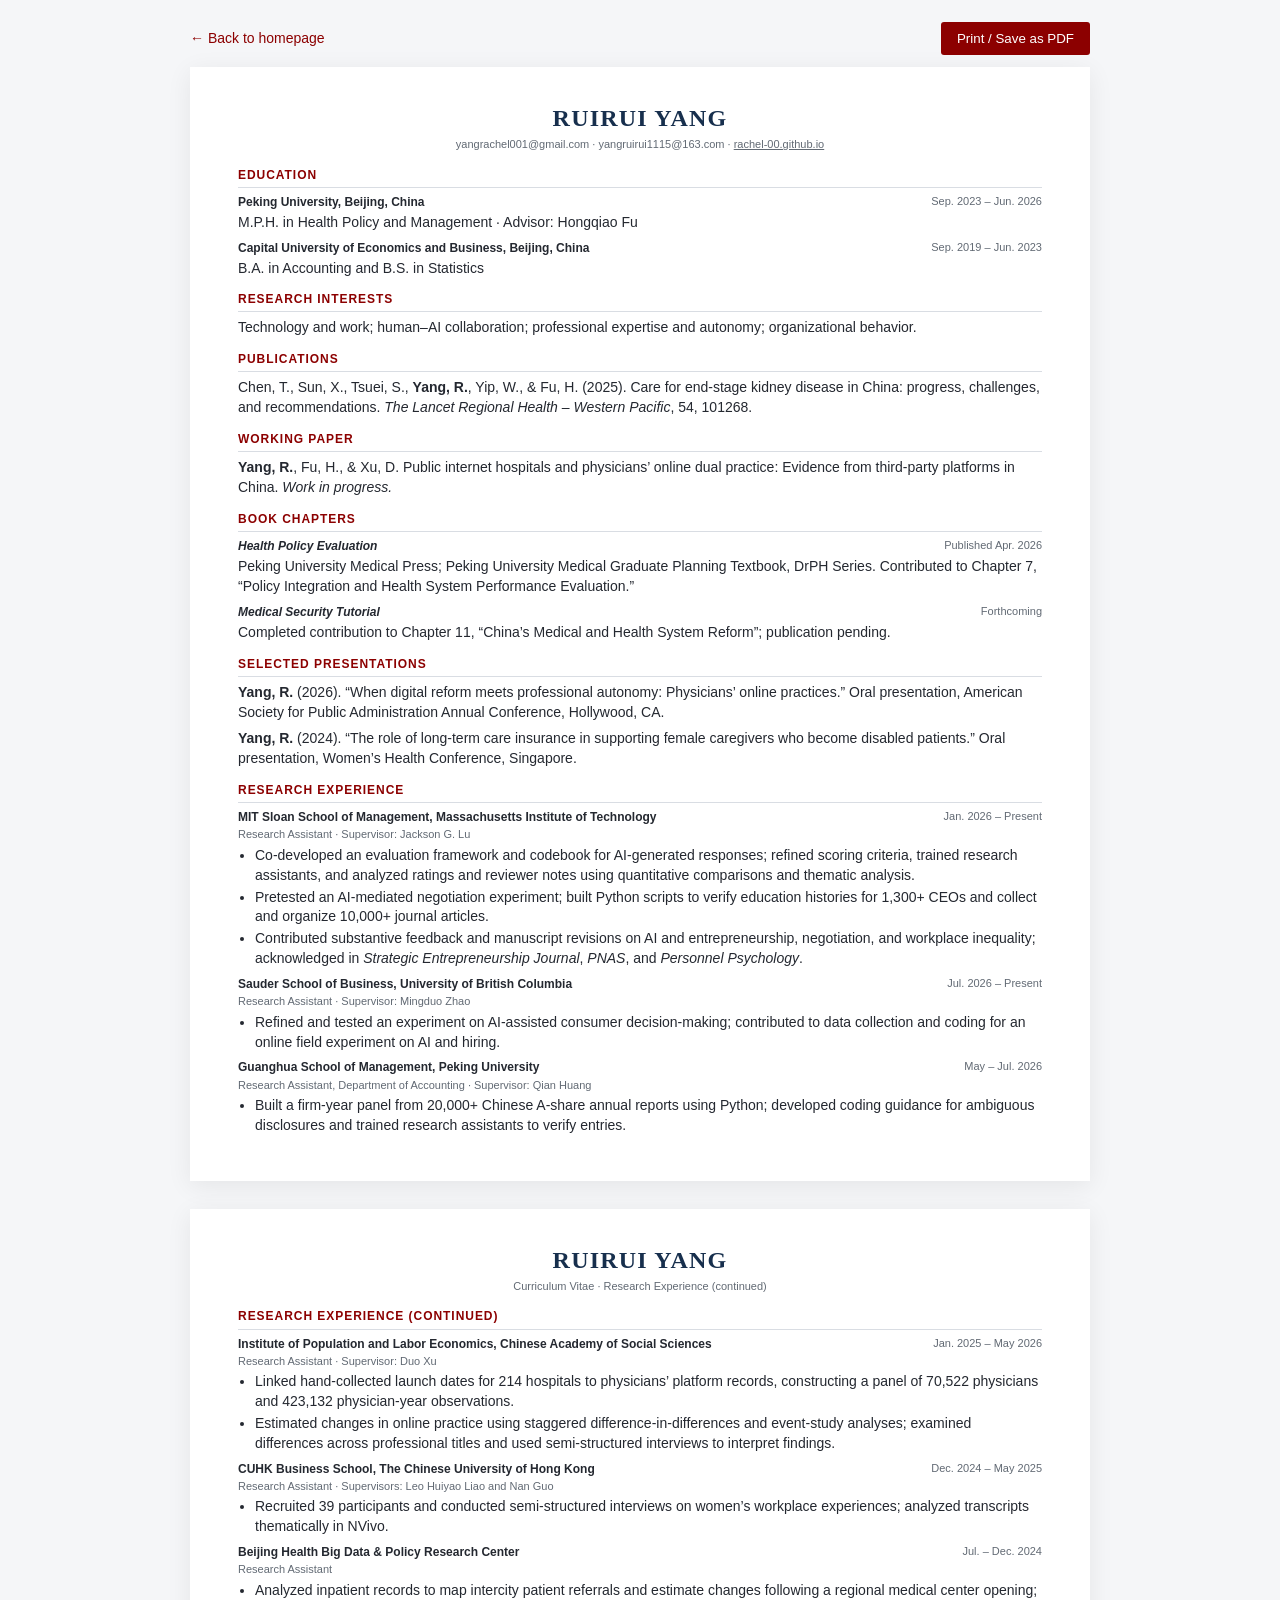
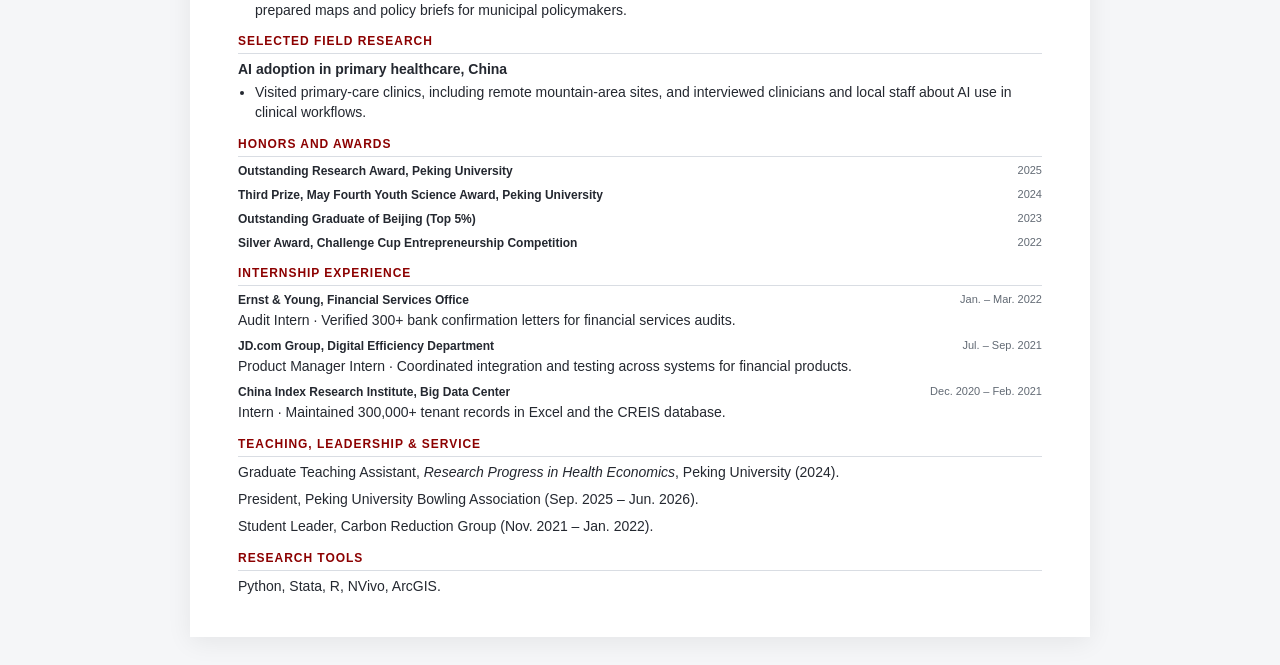
==== cv.html @ ae0548a5 "Add print-ready academic CV page" ====
<!doctype html>
<html lang="en">
<head>
<meta charset="utf-8"><meta name="viewport" content="width=device-width,initial-scale=1">
<title>Ruirui Yang | CV</title>
<style>
:root{--red:#8c0000;--navy:#172f4d;--ink:#242830;--muted:#626a74;--line:#d9dde3}
*{box-sizing:border-box}body{margin:0;background:#f5f6f8;color:var(--ink);font:14px/1.42 Arial,Helvetica,sans-serif}
.toolbar{max-width:900px;margin:22px auto 12px;display:flex;justify-content:space-between;align-items:center}
.toolbar a{color:var(--red);text-decoration:none}.toolbar button{border:0;background:var(--red);color:white;padding:9px 16px;border-radius:3px;cursor:pointer}
.sheet{background:white;max-width:900px;margin:0 auto 28px;padding:38px 48px;box-shadow:0 5px 24px #00000012}
h1{text-align:center;color:var(--navy);font:700 24px Georgia,serif;letter-spacing:.05em;margin:0 0 5px}
.contact{text-align:center;color:var(--muted);font-size:11px;margin-bottom:14px}
h2{font-size:12px;letter-spacing:.08em;color:var(--red);border-bottom:1px solid var(--line);padding-bottom:3px;margin:13px 0 6px;text-transform:uppercase}
.entry{margin:0 0 7px}.top{display:flex;justify-content:space-between;gap:16px}.top strong{font-size:12px}.date{white-space:nowrap;color:var(--muted);font-size:11px}
.sub{color:var(--muted);font-size:11px;margin:1px 0 2px}
ul{margin:3px 0 4px;padding-left:17px}li{margin:0 0 2px}p{margin:2px 0}
a{color:inherit}.small{font-size:11px}.page-break{break-before:page;page-break-before:always}
@media(max-width:700px){.sheet{margin:0;padding:24px 20px;box-shadow:none}.toolbar{padding:0 18px}.top{display:block}.date{display:block;margin-top:1px}}
@media print{body{background:white;font-size:10pt}.toolbar{display:none}.sheet{max-width:none;margin:0;padding:.38in .48in;box-shadow:none}.page-break{break-before:page;page-break-before:always}a{color:inherit;text-decoration:none}h2{break-after:avoid}.entry{break-inside:avoid} @page{size:letter;margin:0}}
</style></head>
<body>
<div class="toolbar"><a href="index.html">← Back to homepage</a><button onclick="window.print()">Print / Save as PDF</button></div>
<main>
<section class="sheet">
<h1>RUIRUI YANG</h1>
<div class="contact">yangrachel001@gmail.com · yangruirui1115@163.com · <a href="https://rachel-00.github.io/">rachel-00.github.io</a></div>
<h2>Education</h2>
<div class="entry"><div class="top"><strong>Peking University, Beijing, China</strong><span class="date">Sep. 2023 – Jun. 2026</span></div><p>M.P.H. in Health Policy and Management · Advisor: Hongqiao Fu</p></div>
<div class="entry"><div class="top"><strong>Capital University of Economics and Business, Beijing, China</strong><span class="date">Sep. 2019 – Jun. 2023</span></div><p>B.A. in Accounting and B.S. in Statistics</p></div>
<h2>Research Interests</h2>
<p>Technology and work; human–AI collaboration; professional expertise and autonomy; organizational behavior.</p>
<h2>Publications</h2>
<div class="entry"><p>Chen, T., Sun, X., Tsuei, S., <strong>Yang, R.</strong>, Yip, W., &amp; Fu, H. (2025). Care for end-stage kidney disease in China: progress, challenges, and recommendations. <em>The Lancet Regional Health – Western Pacific</em>, 54, 101268.</p></div>
<h2>Working Paper</h2>
<div class="entry"><p><strong>Yang, R.</strong>, Fu, H., &amp; Xu, D. Public internet hospitals and physicians’ online dual practice: Evidence from third-party platforms in China. <em>Work in progress.</em></p></div>
<h2>Book Chapters</h2>
<div class="entry"><div class="top"><strong><em>Health Policy Evaluation</em></strong><span class="date">Published Apr. 2026</span></div><p>Peking University Medical Press; Peking University Medical Graduate Planning Textbook, DrPH Series. Contributed to Chapter 7, “Policy Integration and Health System Performance Evaluation.”</p></div>
<div class="entry"><div class="top"><strong><em>Medical Security Tutorial</em></strong><span class="date">Forthcoming</span></div><p>Completed contribution to Chapter 11, “China’s Medical and Health System Reform”; publication pending.</p></div>
<h2>Selected Presentations</h2>
<div class="entry"><p><strong>Yang, R.</strong> (2026). “When digital reform meets professional autonomy: Physicians’ online practices.” Oral presentation, American Society for Public Administration Annual Conference, Hollywood, CA.</p></div>
<div class="entry"><p><strong>Yang, R.</strong> (2024). “The role of long-term care insurance in supporting female caregivers who become disabled patients.” Oral presentation, Women’s Health Conference, Singapore.</p></div>
<h2>Research Experience</h2>
<div class="entry"><div class="top"><strong>MIT Sloan School of Management, Massachusetts Institute of Technology</strong><span class="date">Jan. 2026 – Present</span></div><p class="sub">Research Assistant · Supervisor: Jackson G. Lu</p><ul>
<li>Co-developed an evaluation framework and codebook for AI-generated responses; refined scoring criteria, trained research assistants, and analyzed ratings and reviewer notes using quantitative comparisons and thematic analysis.</li>
<li>Pretested an AI-mediated negotiation experiment; built Python scripts to verify education histories for 1,300+ CEOs and collect and organize 10,000+ journal articles.</li>
<li>Contributed substantive feedback and manuscript revisions on AI and entrepreneurship, negotiation, and workplace inequality; acknowledged in <em>Strategic Entrepreneurship Journal</em>, <em>PNAS</em>, and <em>Personnel Psychology</em>.</li>
</ul></div>
<div class="entry"><div class="top"><strong>Sauder School of Business, University of British Columbia</strong><span class="date">Jul. 2026 – Present</span></div><p class="sub">Research Assistant · Supervisor: Mingduo Zhao</p><ul><li>Refined and tested an experiment on AI-assisted consumer decision-making; contributed to data collection and coding for an online field experiment on AI and hiring.</li></ul></div>
<div class="entry"><div class="top"><strong>Guanghua School of Management, Peking University</strong><span class="date">May – Jul. 2026</span></div><p class="sub">Research Assistant, Department of Accounting · Supervisor: Qian Huang</p><ul><li>Built a firm-year panel from 20,000+ Chinese A-share annual reports using Python; developed coding guidance for ambiguous disclosures and trained research assistants to verify entries.</li></ul></div>
</section>
<section class="sheet page-break">
<h1>RUIRUI YANG</h1>
<div class="contact">Curriculum Vitae · Research Experience (continued)</div>
<h2>Research Experience (continued)</h2>
<div class="entry"><div class="top"><strong>Institute of Population and Labor Economics, Chinese Academy of Social Sciences</strong><span class="date">Jan. 2025 – May 2026</span></div><p class="sub">Research Assistant · Supervisor: Duo Xu</p><ul>
<li>Linked hand-collected launch dates for 214 hospitals to physicians’ platform records, constructing a panel of 70,522 physicians and 423,132 physician-year observations.</li>
<li>Estimated changes in online practice using staggered difference-in-differences and event-study analyses; examined differences across professional titles and used semi-structured interviews to interpret findings.</li>
</ul></div>
<div class="entry"><div class="top"><strong>CUHK Business School, The Chinese University of Hong Kong</strong><span class="date">Dec. 2024 – May 2025</span></div><p class="sub">Research Assistant · Supervisors: Leo Huiyao Liao and Nan Guo</p><ul><li>Recruited 39 participants and conducted semi-structured interviews on women’s workplace experiences; analyzed transcripts thematically in NVivo.</li></ul></div>
<div class="entry"><div class="top"><strong>Beijing Health Big Data &amp; Policy Research Center</strong><span class="date">Jul. – Dec. 2024</span></div><p class="sub">Research Assistant</p><ul><li>Analyzed inpatient records to map intercity patient referrals and estimate changes following a regional medical center opening; prepared maps and policy briefs for municipal policymakers.</li></ul></div>
<h2>Selected Field Research</h2>
<div class="entry"><strong>AI adoption in primary healthcare, China</strong><ul><li>Visited primary-care clinics, including remote mountain-area sites, and interviewed clinicians and local staff about AI use in clinical workflows.</li></ul></div>
<h2>Honors and Awards</h2>
<div class="entry"><div class="top"><strong>Outstanding Research Award, Peking University</strong><span class="date">2025</span></div></div>
<div class="entry"><div class="top"><strong>Third Prize, May Fourth Youth Science Award, Peking University</strong><span class="date">2024</span></div></div>
<div class="entry"><div class="top"><strong>Outstanding Graduate of Beijing (Top 5%)</strong><span class="date">2023</span></div></div>
<div class="entry"><div class="top"><strong>Silver Award, Challenge Cup Entrepreneurship Competition</strong><span class="date">2022</span></div></div>
<h2>Internship Experience</h2>
<div class="entry"><div class="top"><strong>Ernst &amp; Young, Financial Services Office</strong><span class="date">Jan. – Mar. 2022</span></div><p>Audit Intern · Verified 300+ bank confirmation letters for financial services audits.</p></div>
<div class="entry"><div class="top"><strong>JD.com Group, Digital Efficiency Department</strong><span class="date">Jul. – Sep. 2021</span></div><p>Product Manager Intern · Coordinated integration and testing across systems for financial products.</p></div>
<div class="entry"><div class="top"><strong>China Index Research Institute, Big Data Center</strong><span class="date">Dec. 2020 – Feb. 2021</span></div><p>Intern · Maintained 300,000+ tenant records in Excel and the CREIS database.</p></div>
<h2>Teaching, Leadership &amp; Service</h2>
<div class="entry"><p>Graduate Teaching Assistant, <em>Research Progress in Health Economics</em>, Peking University (2024).</p></div>
<div class="entry"><p>President, Peking University Bowling Association (Sep. 2025 – Jun. 2026).</p></div>
<div class="entry"><p>Student Leader, Carbon Reduction Group (Nov. 2021 – Jan. 2022).</p></div>
<h2>Research Tools</h2><p>Python, Stata, R, NVivo, ArcGIS.</p>
</section>
</main>
</body></html>
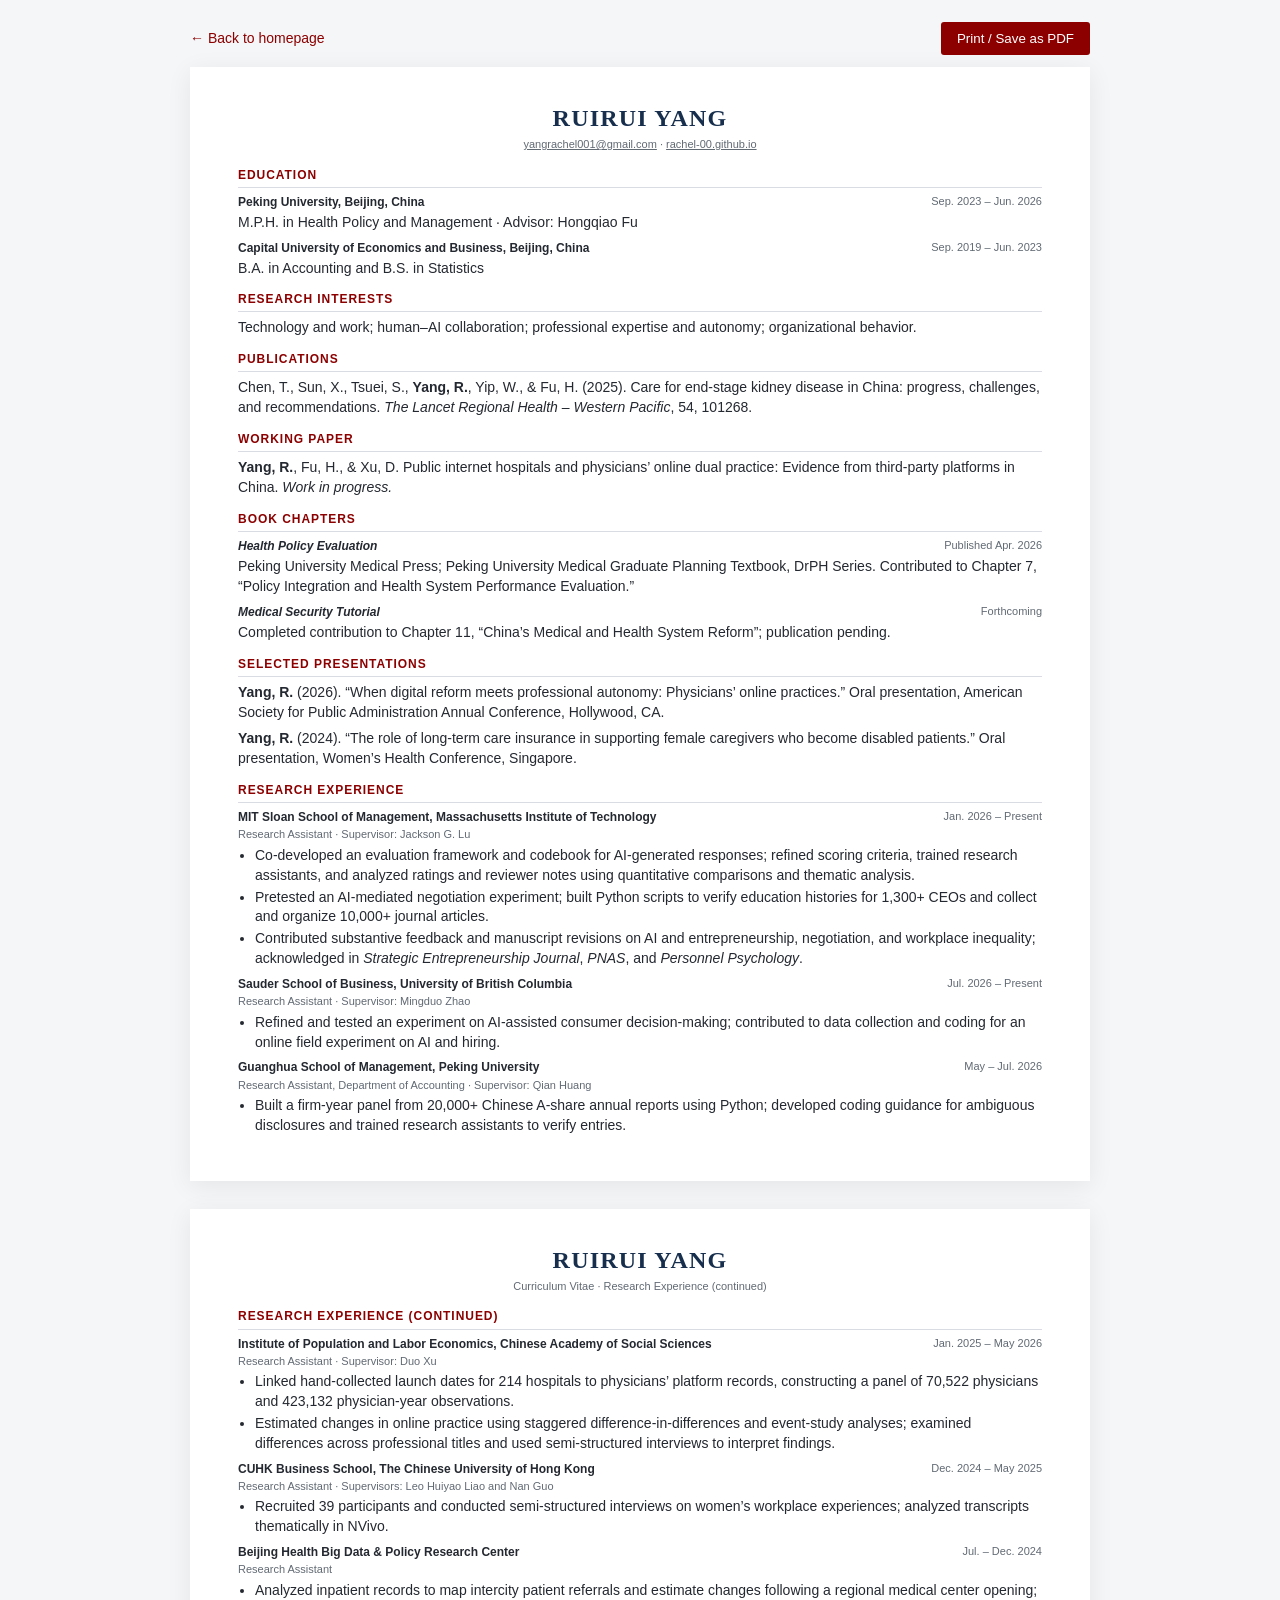
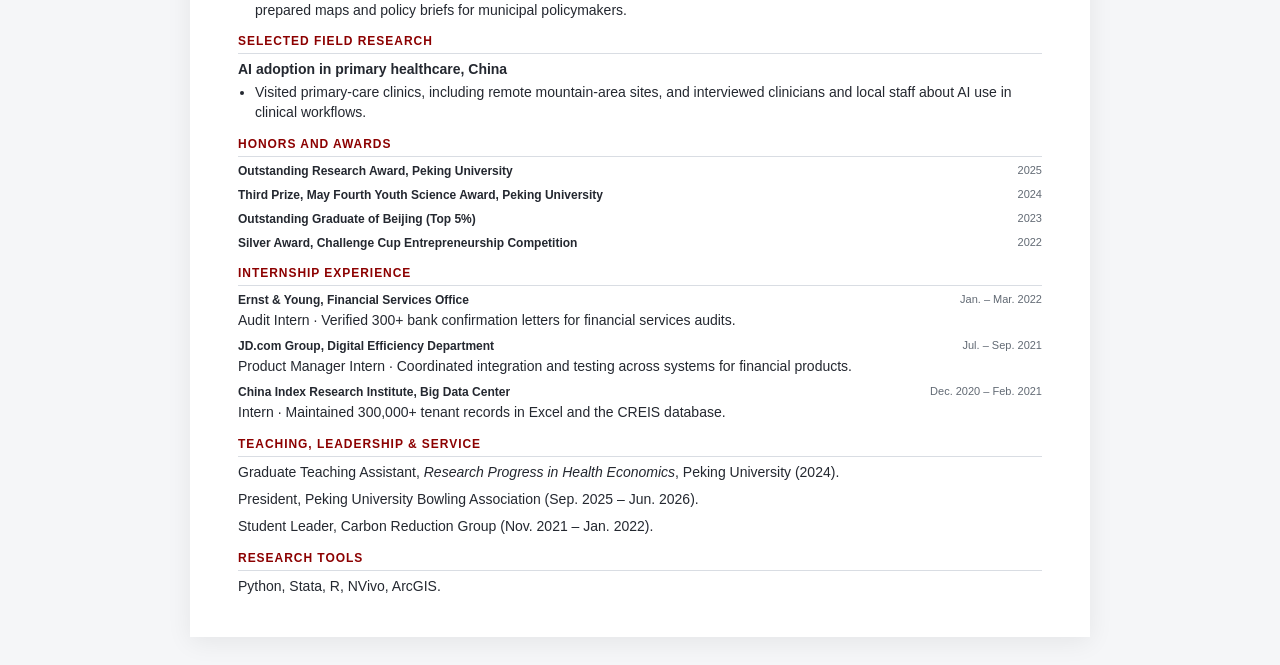
==== commit 526e9192: "Update textbook contribution and homepage" ====
--- a/cv.html
+++ b/cv.html
@@ -24,7 +24,7 @@
 <main>
 <section class="sheet">
 <h1>RUIRUI YANG</h1>
-<div class="contact">yangrachel001@gmail.com · yangruirui1115@163.com · <a href="https://rachel-00.github.io/">rachel-00.github.io</a></div>
+<div class="contact"><a href="mailto:yangrachel001@gmail.com">yangrachel001@gmail.com</a> · <a href="https://rachel-00.github.io/">rachel-00.github.io</a></div>
 <h2>Education</h2>
 <div class="entry"><div class="top"><strong>Peking University, Beijing, China</strong><span class="date">Sep. 2023 – Jun. 2026</span></div><p>M.P.H. in Health Policy and Management · Advisor: Hongqiao Fu</p></div>
 <div class="entry"><div class="top"><strong>Capital University of Economics and Business, Beijing, China</strong><span class="date">Sep. 2019 – Jun. 2023</span></div><p>B.A. in Accounting and B.S. in Statistics</p></div>
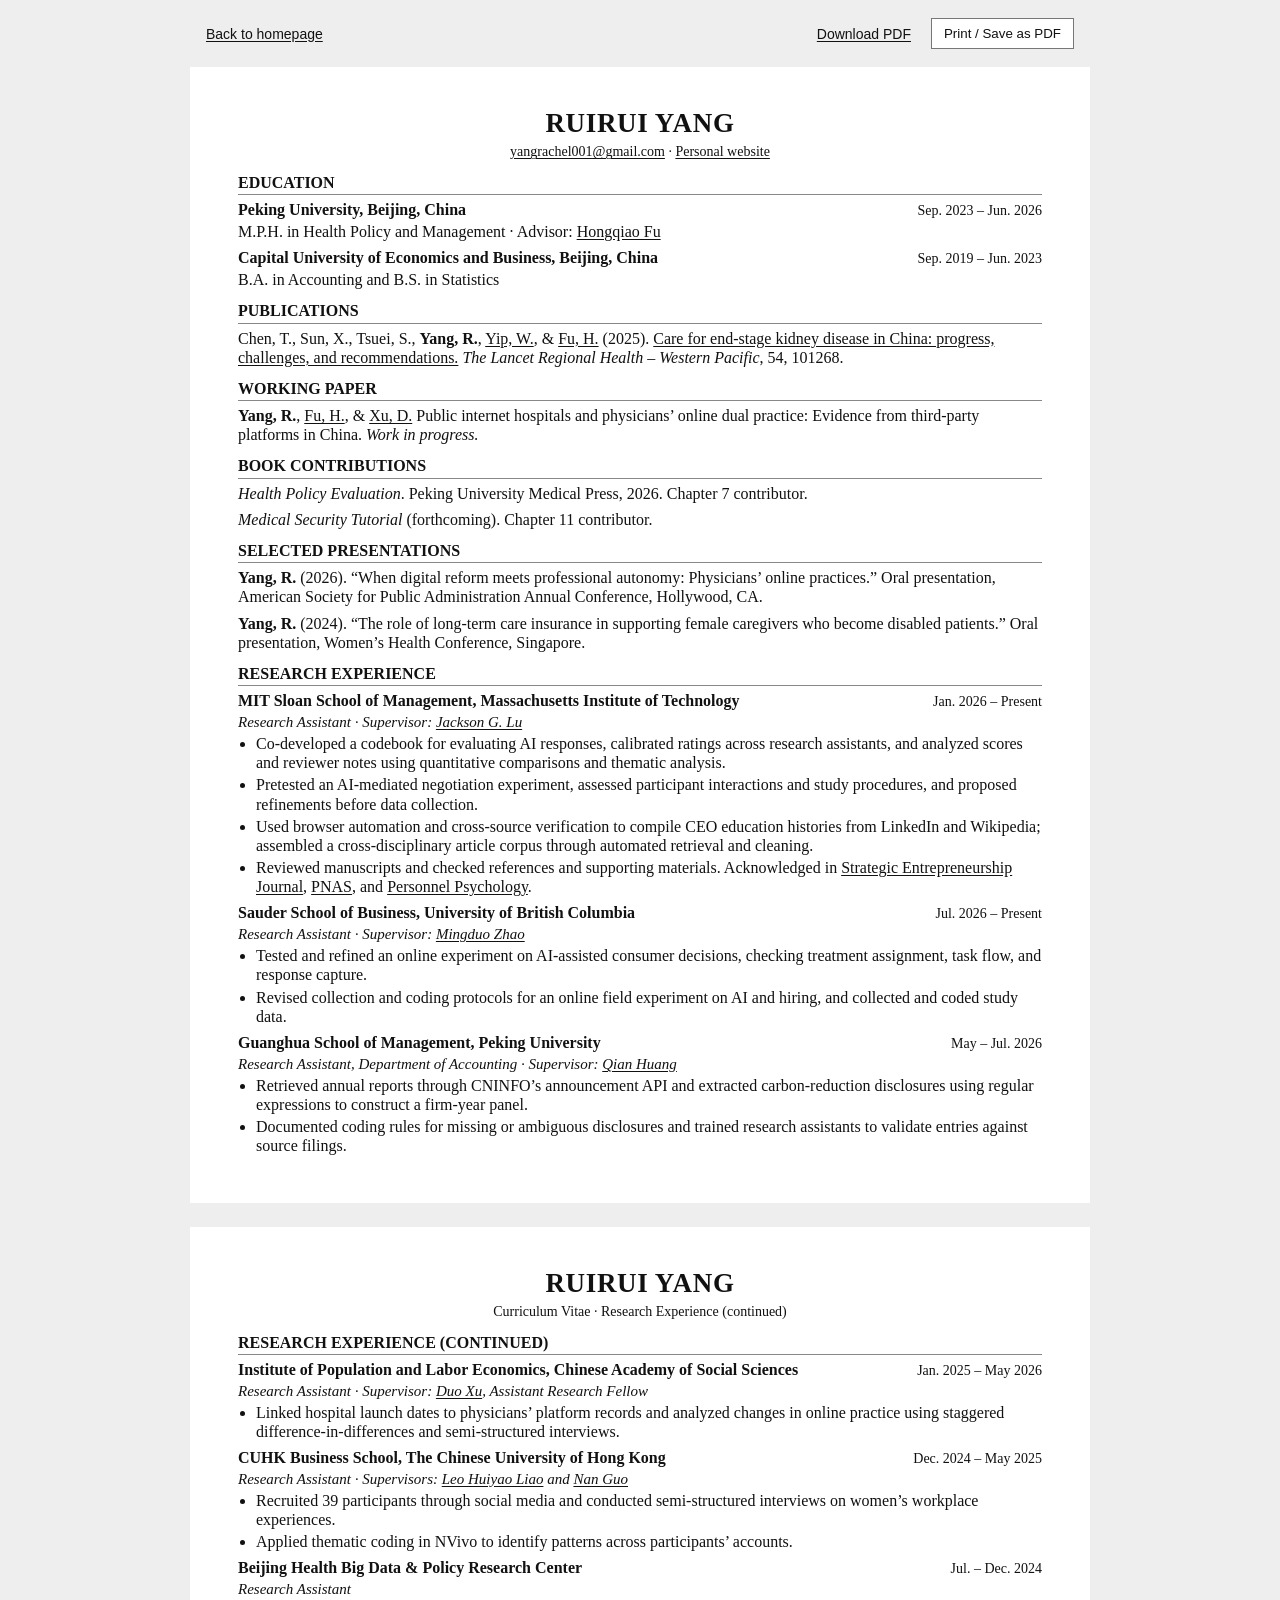
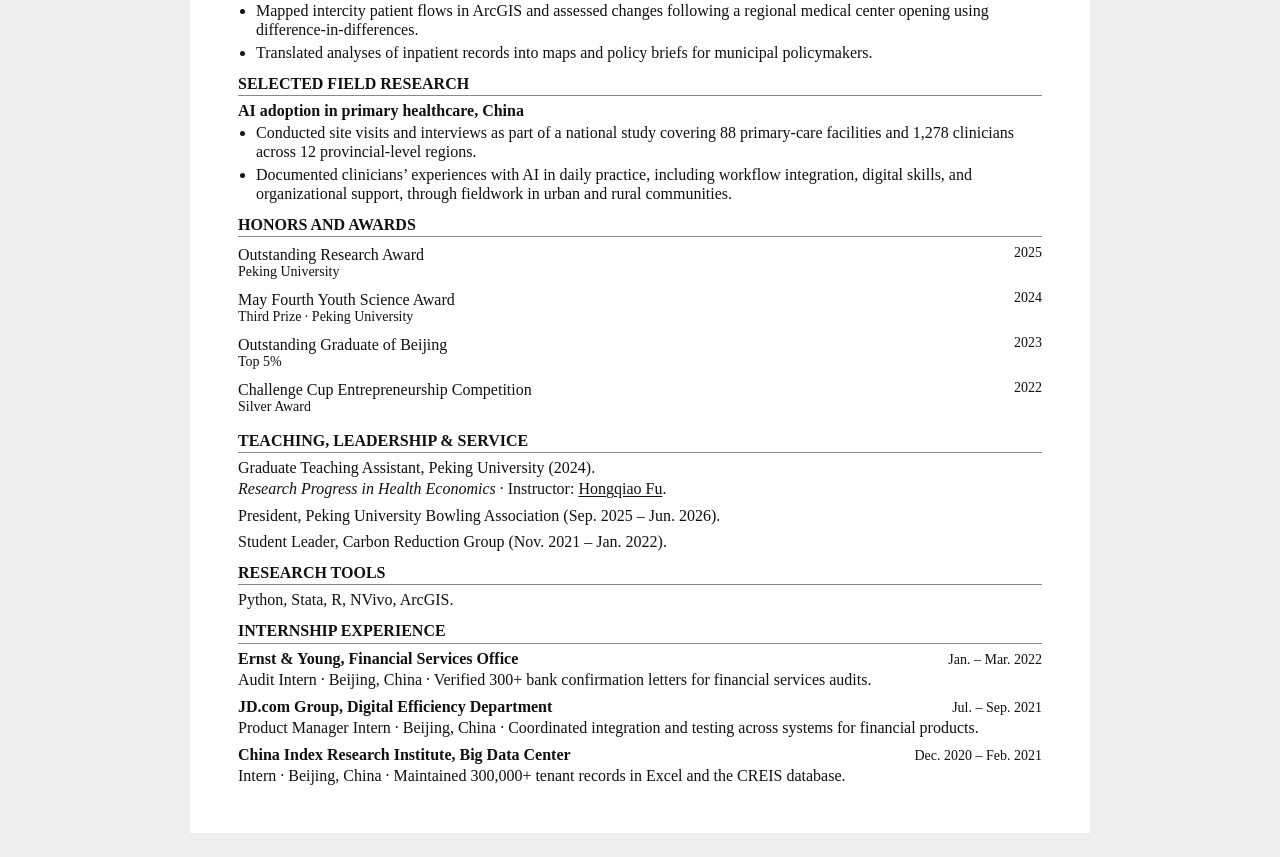
==== commit 038a9290: "Restore classic CV style and sync content" ====
--- a/cv.html
+++ b/cv.html
@@ -4,77 +4,118 @@
 <meta charset="utf-8"><meta name="viewport" content="width=device-width,initial-scale=1">
 <title>Ruirui Yang | CV</title>
 <style>
-:root{--red:#8c0000;--navy:#172f4d;--ink:#242830;--muted:#626a74;--line:#d9dde3}
-*{box-sizing:border-box}body{margin:0;background:#f5f6f8;color:var(--ink);font:14px/1.42 Arial,Helvetica,sans-serif}
-.toolbar{max-width:900px;margin:22px auto 12px;display:flex;justify-content:space-between;align-items:center}
-.toolbar a{color:var(--red);text-decoration:none}.toolbar button{border:0;background:var(--red);color:white;padding:9px 16px;border-radius:3px;cursor:pointer}
-.sheet{background:white;max-width:900px;margin:0 auto 28px;padding:38px 48px;box-shadow:0 5px 24px #00000012}
-h1{text-align:center;color:var(--navy);font:700 24px Georgia,serif;letter-spacing:.05em;margin:0 0 5px}
-.contact{text-align:center;color:var(--muted);font-size:11px;margin-bottom:14px}
-h2{font-size:12px;letter-spacing:.08em;color:var(--red);border-bottom:1px solid var(--line);padding-bottom:3px;margin:13px 0 6px;text-transform:uppercase}
-.entry{margin:0 0 7px}.top{display:flex;justify-content:space-between;gap:16px}.top strong{font-size:12px}.date{white-space:nowrap;color:var(--muted);font-size:11px}
-.sub{color:var(--muted);font-size:11px;margin:1px 0 2px}
-ul{margin:3px 0 4px;padding-left:17px}li{margin:0 0 2px}p{margin:2px 0}
-a{color:inherit}.small{font-size:11px}.page-break{break-before:page;page-break-before:always}
-@media(max-width:700px){.sheet{margin:0;padding:24px 20px;box-shadow:none}.toolbar{padding:0 18px}.top{display:block}.date{display:block;margin-top:1px}}
-@media print{body{background:white;font-size:10pt}.toolbar{display:none}.sheet{max-width:none;margin:0;padding:.38in .48in;box-shadow:none}.page-break{break-before:page;page-break-before:always}a{color:inherit;text-decoration:none}h2{break-after:avoid}.entry{break-inside:avoid} @page{size:letter;margin:0}}
+* { box-sizing: border-box; }
+body { margin: 0; background: #eee; color: #111; font: 16px/1.2 "Times New Roman", Times, serif; }
+a { color: inherit; text-decoration: underline; text-underline-offset: 2px; }
+.toolbar { max-width: 900px; margin: 18px auto; padding: 0 16px; display: flex; gap: 20px; align-items: center; flex-wrap: wrap; font: 14px Arial, sans-serif; }
+.toolbar .pdf-download { margin-left: auto; }
+.toolbar button { border: 1px solid #777; background: white; color: #111; padding: 7px 12px; cursor: pointer; }
+.sheet { background: white; max-width: 900px; margin: 0 auto 24px; padding: 40px 48px; }
+h1 { margin: 0 0 5px; text-align: center; font-size: 27px; font-weight: 700; letter-spacing: .025em; }
+.contact { text-align: center; margin-bottom: 12px; font-size: 14px; }
+h2 { margin: 12px 0 5px; padding-bottom: 2px; border-bottom: 1px solid #888; font-size: 16px; font-weight: 700; text-transform: uppercase; }
+.entry { margin: 0 0 7px; }
+.top { display: flex; justify-content: space-between; gap: 18px; align-items: baseline; }
+.top strong { font-size: inherit; font-weight: 700; }
+.date { white-space: nowrap; font-size: 14px; }
+p { margin: 2px 0; }
+.sub { font-size: 15px; font-style: italic; }
+ul { margin: 3px 0 4px; padding-left: 18px; }
+li { margin-bottom: 3px; }
+.honors-list { list-style: none; margin: 0; padding: 0; }
+.award-entry { display: grid; grid-template-columns: minmax(0,1fr) 44px; column-gap: 18px; padding: 3px 0; }
+.award-entry h3 { margin: 0; font-size: inherit; font-weight: 400; }
+.award-entry p { margin: 0; font-size: 14px; }
+.award-entry time { font-size: 14px; text-align: right; }
+@media (max-width: 700px) { .sheet { padding: 25px 20px; margin: 0; } .top { display: block; } .date { display: block; margin-top: 2px; } }
+@media print {
+ body { background: white; font-size: 11pt; line-height: 1.12; }
+ .toolbar { display: none; }
+ .sheet { max-width: none; padding: 0; margin: 0; }
+ .page-break { break-before: page; }
+ h1 { font-size: 22pt; }
+ h2 { font-size: 11.3pt; margin: 9px 0 4px; break-after: avoid; }
+ .contact { font-size: 10.5pt; margin-bottom: 10px; }
+ .top { display: flex; }
+ .date { display: inline; font-size: 10pt; margin: 0; }
+ .sub { font-size: 10.5pt; }
+ .entry { margin-bottom: 5px; break-inside: avoid; }
+ li { margin-bottom: 2px; }
+ .award-entry { padding: 2px 0; break-inside: avoid; }
+ .award-entry p, .award-entry time { font-size: 10pt; }
+ @page { size: letter; margin: .45in .6in .48in; @bottom-center { content: counter(page); font: 10pt "Times New Roman", serif; color: #111; } }
+}
 </style></head>
 <body>
-<div class="toolbar"><a href="index.html">← Back to homepage</a><button onclick="window.print()">Print / Save as PDF</button></div>
+<div class="toolbar"><a href="index.html">Back to homepage</a><a class="pdf-download" href="assets/Ruirui_Yang_CV.pdf?v=1877c0693913" download>Download PDF</a><button onclick="window.print()">Print / Save as PDF</button></div>
 <main>
 <section class="sheet">
 <h1>RUIRUI YANG</h1>
-<div class="contact"><a href="mailto:yangrachel001@gmail.com">yangrachel001@gmail.com</a> · <a href="https://rachel-00.github.io/">rachel-00.github.io</a></div>
+<div class="contact"><a href="mailto:yangrachel001@gmail.com">yangrachel001@gmail.com</a> · <a href="https://rachel-00.github.io/">Personal website</a></div>
 <h2>Education</h2>
-<div class="entry"><div class="top"><strong>Peking University, Beijing, China</strong><span class="date">Sep. 2023 – Jun. 2026</span></div><p>M.P.H. in Health Policy and Management · Advisor: Hongqiao Fu</p></div>
+<div class="entry"><div class="top"><strong>Peking University, Beijing, China</strong><span class="date">Sep. 2023 – Jun. 2026</span></div><p>M.P.H. in Health Policy and Management · Advisor: <a href="https://sph.pku.edu.cn/info/1652/4304.htm">Hongqiao Fu</a></p></div>
 <div class="entry"><div class="top"><strong>Capital University of Economics and Business, Beijing, China</strong><span class="date">Sep. 2019 – Jun. 2023</span></div><p>B.A. in Accounting and B.S. in Statistics</p></div>
-<h2>Research Interests</h2>
-<p>Technology and work; human–AI collaboration; professional expertise and autonomy; organizational behavior.</p>
 <h2>Publications</h2>
-<div class="entry"><p>Chen, T., Sun, X., Tsuei, S., <strong>Yang, R.</strong>, Yip, W., &amp; Fu, H. (2025). Care for end-stage kidney disease in China: progress, challenges, and recommendations. <em>The Lancet Regional Health – Western Pacific</em>, 54, 101268.</p></div>
+<div class="entry"><p>Chen, T., Sun, X., Tsuei, S., <strong>Yang, R.</strong>, <a href="https://hsph.harvard.edu/profile/winnie-yip/">Yip, W.</a>, &amp; <a href="https://sph.pku.edu.cn/info/1652/4304.htm">Fu, H.</a> (2025). <a href="https://doi.org/10.1016/j.lanwpc.2024.101268">Care for end-stage kidney disease in China: progress, challenges, and recommendations.</a> <em>The Lancet Regional Health – Western Pacific</em>, 54, 101268.</p></div>
 <h2>Working Paper</h2>
-<div class="entry"><p><strong>Yang, R.</strong>, Fu, H., &amp; Xu, D. Public internet hospitals and physicians’ online dual practice: Evidence from third-party platforms in China. <em>Work in progress.</em></p></div>
-<h2>Book Chapters</h2>
-<div class="entry"><div class="top"><strong><em>Health Policy Evaluation</em></strong><span class="date">Published Apr. 2026</span></div><p>Peking University Medical Press; Peking University Medical Graduate Planning Textbook, DrPH Series. Contributed to Chapter 7, “Policy Integration and Health System Performance Evaluation.”</p></div>
-<div class="entry"><div class="top"><strong><em>Medical Security Tutorial</em></strong><span class="date">Forthcoming</span></div><p>Completed contribution to Chapter 11, “China’s Medical and Health System Reform”; publication pending.</p></div>
+<div class="entry"><p><strong>Yang, R.</strong>, <a href="https://sph.pku.edu.cn/info/1652/4304.htm">Fu, H.</a>, &amp; <a href="http://iple.cssn.cn/kydw/tx/xd/">Xu, D.</a> Public internet hospitals and physicians’ online dual practice: Evidence from third-party platforms in China. <em>Work in progress.</em></p></div>
+<h2>Book Contributions</h2>
+<div class="entry"><p><em>Health Policy Evaluation</em>. Peking University Medical Press, 2026. Chapter 7 contributor.</p></div>
+<div class="entry"><p><em>Medical Security Tutorial</em> (forthcoming). Chapter 11 contributor.</p></div>
 <h2>Selected Presentations</h2>
 <div class="entry"><p><strong>Yang, R.</strong> (2026). “When digital reform meets professional autonomy: Physicians’ online practices.” Oral presentation, American Society for Public Administration Annual Conference, Hollywood, CA.</p></div>
 <div class="entry"><p><strong>Yang, R.</strong> (2024). “The role of long-term care insurance in supporting female caregivers who become disabled patients.” Oral presentation, Women’s Health Conference, Singapore.</p></div>
 <h2>Research Experience</h2>
-<div class="entry"><div class="top"><strong>MIT Sloan School of Management, Massachusetts Institute of Technology</strong><span class="date">Jan. 2026 – Present</span></div><p class="sub">Research Assistant · Supervisor: Jackson G. Lu</p><ul>
-<li>Co-developed an evaluation framework and codebook for AI-generated responses; refined scoring criteria, trained research assistants, and analyzed ratings and reviewer notes using quantitative comparisons and thematic analysis.</li>
-<li>Pretested an AI-mediated negotiation experiment; built Python scripts to verify education histories for 1,300+ CEOs and collect and organize 10,000+ journal articles.</li>
-<li>Contributed substantive feedback and manuscript revisions on AI and entrepreneurship, negotiation, and workplace inequality; acknowledged in <em>Strategic Entrepreneurship Journal</em>, <em>PNAS</em>, and <em>Personnel Psychology</em>.</li>
-</ul></div>
-<div class="entry"><div class="top"><strong>Sauder School of Business, University of British Columbia</strong><span class="date">Jul. 2026 – Present</span></div><p class="sub">Research Assistant · Supervisor: Mingduo Zhao</p><ul><li>Refined and tested an experiment on AI-assisted consumer decision-making; contributed to data collection and coding for an online field experiment on AI and hiring.</li></ul></div>
-<div class="entry"><div class="top"><strong>Guanghua School of Management, Peking University</strong><span class="date">May – Jul. 2026</span></div><p class="sub">Research Assistant, Department of Accounting · Supervisor: Qian Huang</p><ul><li>Built a firm-year panel from 20,000+ Chinese A-share annual reports using Python; developed coding guidance for ambiguous disclosures and trained research assistants to verify entries.</li></ul></div>
+<div class="entry"><div class="top"><strong>MIT Sloan School of Management, Massachusetts Institute of Technology</strong><span class="date">Jan. 2026 – Present</span></div><p class="sub">Research Assistant · Supervisor: <a href="https://www.jacksonlu.net/">Jackson G. Lu</a></p><ul>
+            <li>Co-developed a codebook for evaluating AI responses, calibrated ratings across research assistants, and analyzed scores and reviewer notes using quantitative comparisons and thematic analysis.</li>
+            <li>Pretested an AI-mediated negotiation experiment, assessed participant interactions and study procedures, and proposed refinements before data collection.</li>
+            <li>Used browser automation and cross-source verification to compile CEO education histories from LinkedIn and Wikipedia; assembled a cross-disciplinary article corpus through automated retrieval and cleaning.</li>
+            <li>Reviewed manuscripts and checked references and supporting materials. Acknowledged in <a href="https://doi.org/10.1002/sej.70050" target="_blank" rel="noopener">Strategic Entrepreneurship Journal</a>, <a href="https://www.pnas.org/doi/10.1073/pnas.2602128123" target="_blank" rel="noopener">PNAS</a>, and <a href="https://doi.org/10.1111/peps.70041" target="_blank" rel="noopener">Personnel Psychology</a>.</li>
+          </ul></div>
+<div class="entry"><div class="top"><strong>Sauder School of Business, University of British Columbia</strong><span class="date">Jul. 2026 – Present</span></div><p class="sub">Research Assistant · Supervisor: <a href="https://mingduozhao.com/">Mingduo Zhao</a></p><ul>
+            <li>Tested and refined an online experiment on AI-assisted consumer decisions, checking treatment assignment, task flow, and response capture.</li>
+            <li>Revised collection and coding protocols for an online field experiment on AI and hiring, and collected and coded study data.</li>
+          </ul></div>
+<div class="entry"><div class="top"><strong>Guanghua School of Management, Peking University</strong><span class="date">May – Jul. 2026</span></div><p class="sub">Research Assistant, Department of Accounting · Supervisor: <a href="https://en.gsm.pku.edu.cn/faculty/qhuang/">Qian Huang</a></p><ul>
+            <li>Retrieved annual reports through CNINFO’s announcement API and extracted carbon-reduction disclosures using regular expressions to construct a firm-year panel.</li>
+            <li>Documented coding rules for missing or ambiguous disclosures and trained research assistants to validate entries against source filings.</li>
+          </ul></div>
 </section>
 <section class="sheet page-break">
 <h1>RUIRUI YANG</h1>
 <div class="contact">Curriculum Vitae · Research Experience (continued)</div>
 <h2>Research Experience (continued)</h2>
-<div class="entry"><div class="top"><strong>Institute of Population and Labor Economics, Chinese Academy of Social Sciences</strong><span class="date">Jan. 2025 – May 2026</span></div><p class="sub">Research Assistant · Supervisor: Duo Xu</p><ul>
-<li>Linked hand-collected launch dates for 214 hospitals to physicians’ platform records, constructing a panel of 70,522 physicians and 423,132 physician-year observations.</li>
-<li>Estimated changes in online practice using staggered difference-in-differences and event-study analyses; examined differences across professional titles and used semi-structured interviews to interpret findings.</li>
-</ul></div>
-<div class="entry"><div class="top"><strong>CUHK Business School, The Chinese University of Hong Kong</strong><span class="date">Dec. 2024 – May 2025</span></div><p class="sub">Research Assistant · Supervisors: Leo Huiyao Liao and Nan Guo</p><ul><li>Recruited 39 participants and conducted semi-structured interviews on women’s workplace experiences; analyzed transcripts thematically in NVivo.</li></ul></div>
-<div class="entry"><div class="top"><strong>Beijing Health Big Data &amp; Policy Research Center</strong><span class="date">Jul. – Dec. 2024</span></div><p class="sub">Research Assistant</p><ul><li>Analyzed inpatient records to map intercity patient referrals and estimate changes following a regional medical center opening; prepared maps and policy briefs for municipal policymakers.</li></ul></div>
+<div class="entry"><div class="top"><strong>Institute of Population and Labor Economics, Chinese Academy of Social Sciences</strong><span class="date">Jan. 2025 – May 2026</span></div><p class="sub">Research Assistant · Supervisor: <a href="http://iple.cssn.cn/kydw/tx/xd/">Duo Xu</a>, Assistant Research Fellow</p><ul>
+            <li>Linked hospital launch dates to physicians’ platform records and analyzed changes in online practice using staggered difference-in-differences and semi-structured interviews.</li>
+          </ul></div>
+<div class="entry"><div class="top"><strong>CUHK Business School, The Chinese University of Hong Kong</strong><span class="date">Dec. 2024 – May 2025</span></div><p class="sub">Research Assistant · Supervisors: <a href="https://www.bschool.cuhk.edu.hk/staff/liao-huiyao/">Leo Huiyao Liao</a> and <a href="https://www.bschool.cuhk.edu.hk/staff/guo-nan/">Nan Guo</a></p><ul>
+            <li>Recruited 39 participants through social media and conducted semi-structured interviews on women’s workplace experiences.</li>
+            <li>Applied thematic coding in NVivo to identify patterns across participants’ accounts.</li>
+          </ul></div>
+<div class="entry"><div class="top"><strong>Beijing Health Big Data &amp; Policy Research Center</strong><span class="date">Jul. – Dec. 2024</span></div><p class="sub">Research Assistant</p><ul>
+            <li>Mapped intercity patient flows in ArcGIS and assessed changes following a regional medical center opening using difference-in-differences.</li>
+            <li>Translated analyses of inpatient records into maps and policy briefs for municipal policymakers.</li>
+          </ul></div>
 <h2>Selected Field Research</h2>
-<div class="entry"><strong>AI adoption in primary healthcare, China</strong><ul><li>Visited primary-care clinics, including remote mountain-area sites, and interviewed clinicians and local staff about AI use in clinical workflows.</li></ul></div>
+<div class="entry"><strong>AI adoption in primary healthcare, China</strong><ul>
+            <li>Conducted site visits and interviews as part of a national study covering 88 primary-care facilities and 1,278 clinicians across 12 provincial-level regions.</li>
+            <li>Documented clinicians’ experiences with AI in daily practice, including workflow integration, digital skills, and organizational support, through fieldwork in urban and rural communities.</li>
+          </ul></div>
 <h2>Honors and Awards</h2>
-<div class="entry"><div class="top"><strong>Outstanding Research Award, Peking University</strong><span class="date">2025</span></div></div>
-<div class="entry"><div class="top"><strong>Third Prize, May Fourth Youth Science Award, Peking University</strong><span class="date">2024</span></div></div>
-<div class="entry"><div class="top"><strong>Outstanding Graduate of Beijing (Top 5%)</strong><span class="date">2023</span></div></div>
-<div class="entry"><div class="top"><strong>Silver Award, Challenge Cup Entrepreneurship Competition</strong><span class="date">2022</span></div></div>
-<h2>Internship Experience</h2>
-<div class="entry"><div class="top"><strong>Ernst &amp; Young, Financial Services Office</strong><span class="date">Jan. – Mar. 2022</span></div><p>Audit Intern · Verified 300+ bank confirmation letters for financial services audits.</p></div>
-<div class="entry"><div class="top"><strong>JD.com Group, Digital Efficiency Department</strong><span class="date">Jul. – Sep. 2021</span></div><p>Product Manager Intern · Coordinated integration and testing across systems for financial products.</p></div>
-<div class="entry"><div class="top"><strong>China Index Research Institute, Big Data Center</strong><span class="date">Dec. 2020 – Feb. 2021</span></div><p>Intern · Maintained 300,000+ tenant records in Excel and the CREIS database.</p></div>
-<h2>Teaching, Leadership &amp; Service</h2>
-<div class="entry"><p>Graduate Teaching Assistant, <em>Research Progress in Health Economics</em>, Peking University (2024).</p></div>
+<ul class="honors-list">
+        <li class="award-entry"><div><h3>Outstanding Research Award</h3><p>Peking University</p></div><time datetime="2025">2025</time></li>
+        <li class="award-entry"><div><h3>May Fourth Youth Science Award</h3><p>Third Prize · Peking University</p></div><time datetime="2024">2024</time></li>
+        <li class="award-entry"><div><h3>Outstanding Graduate of Beijing</h3><p>Top 5%</p></div><time datetime="2023">2023</time></li>
+        <li class="award-entry"><div><h3>Challenge Cup Entrepreneurship Competition</h3><p>Silver Award</p></div><time datetime="2022">2022</time></li>
+      </ul><h2>Teaching, Leadership &amp; Service</h2>
+<div class="entry"><p>Graduate Teaching Assistant, Peking University (2024).</p><p><em>Research Progress in Health Economics</em> · Instructor: <a href="https://sph.pku.edu.cn/info/1652/4304.htm">Hongqiao Fu</a>.</p></div>
 <div class="entry"><p>President, Peking University Bowling Association (Sep. 2025 – Jun. 2026).</p></div>
 <div class="entry"><p>Student Leader, Carbon Reduction Group (Nov. 2021 – Jan. 2022).</p></div>
 <h2>Research Tools</h2><p>Python, Stata, R, NVivo, ArcGIS.</p>
+<h2>Internship Experience</h2>
+<div class="entry"><div class="top"><strong>Ernst &amp; Young, Financial Services Office</strong><span class="date">Jan. – Mar. 2022</span></div><p>Audit Intern · Beijing, China · Verified 300+ bank confirmation letters for financial services audits.</p></div>
+<div class="entry"><div class="top"><strong>JD.com Group, Digital Efficiency Department</strong><span class="date">Jul. – Sep. 2021</span></div><p>Product Manager Intern · Beijing, China · Coordinated integration and testing across systems for financial products.</p></div>
+<div class="entry"><div class="top"><strong>China Index Research Institute, Big Data Center</strong><span class="date">Dec. 2020 – Feb. 2021</span></div><p>Intern · Beijing, China · Maintained 300,000+ tenant records in Excel and the CREIS database.</p></div>
 </section>
 </main>
 </body></html>
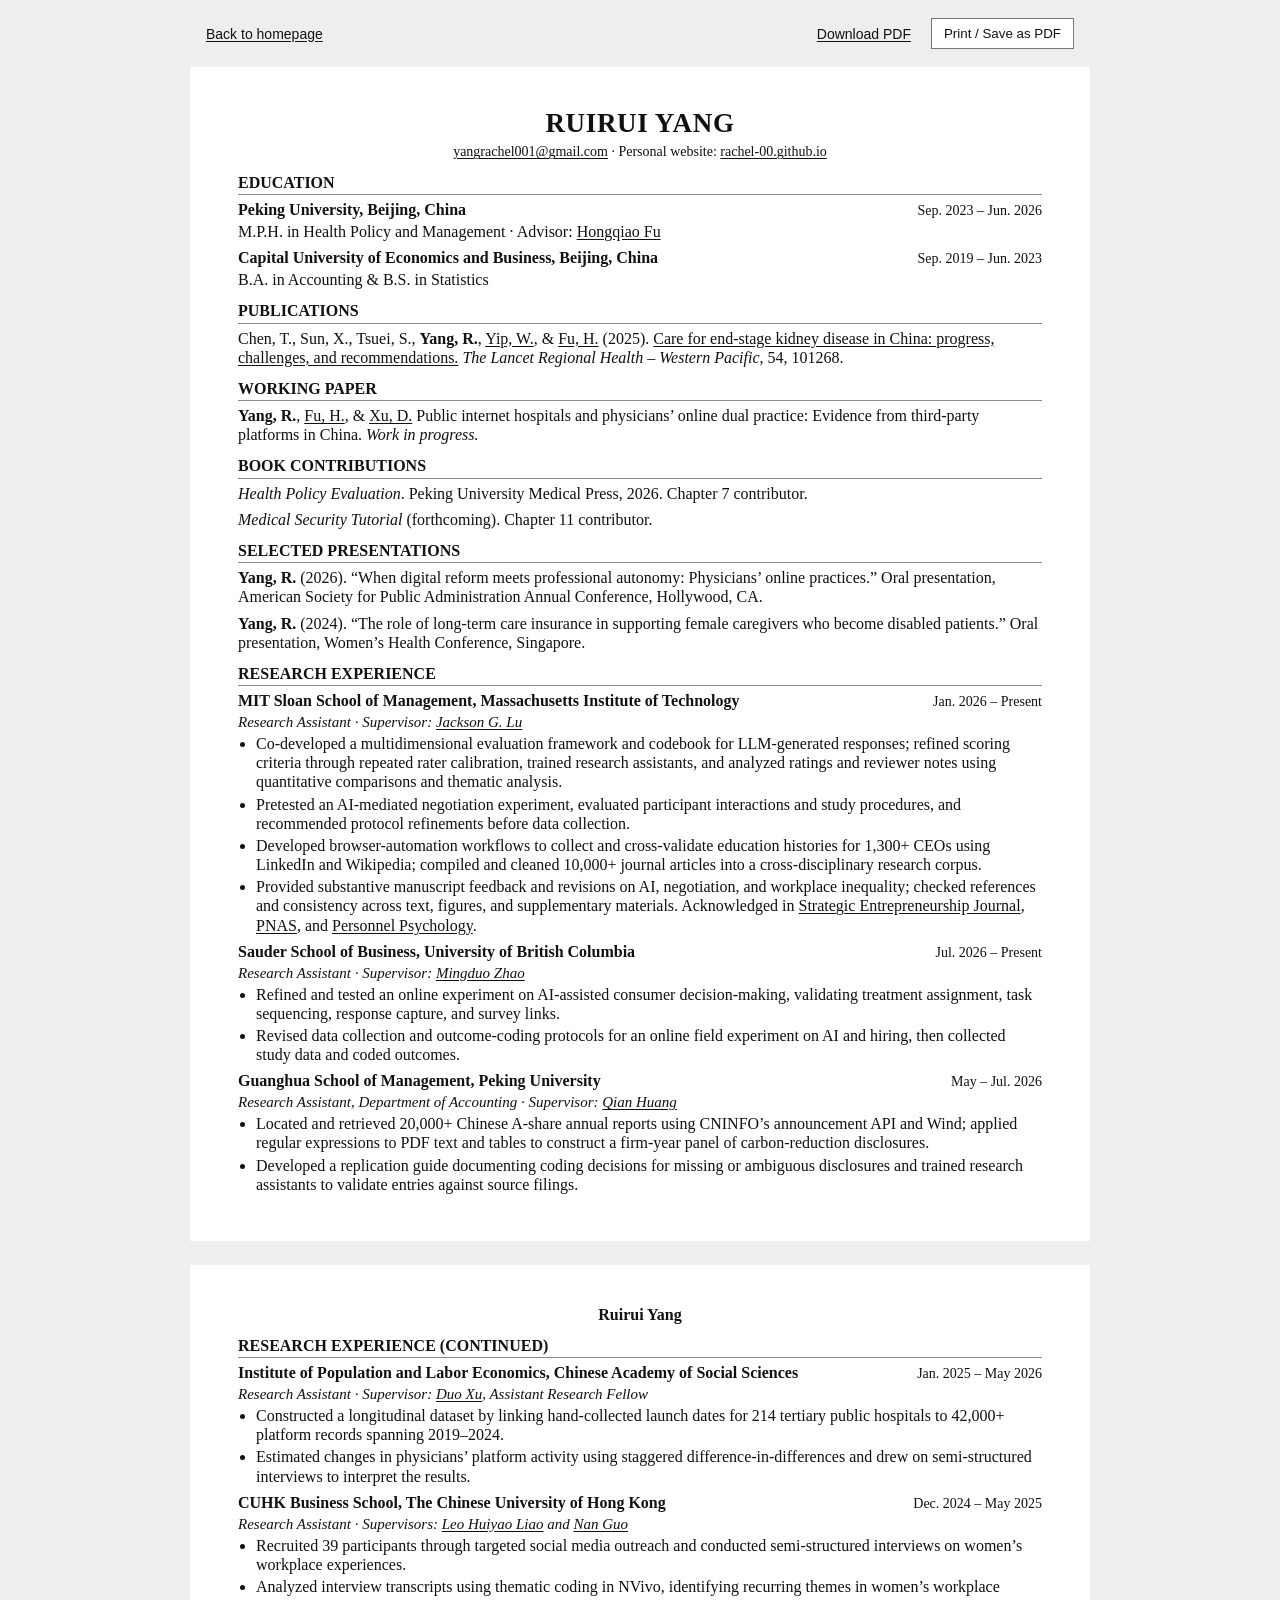
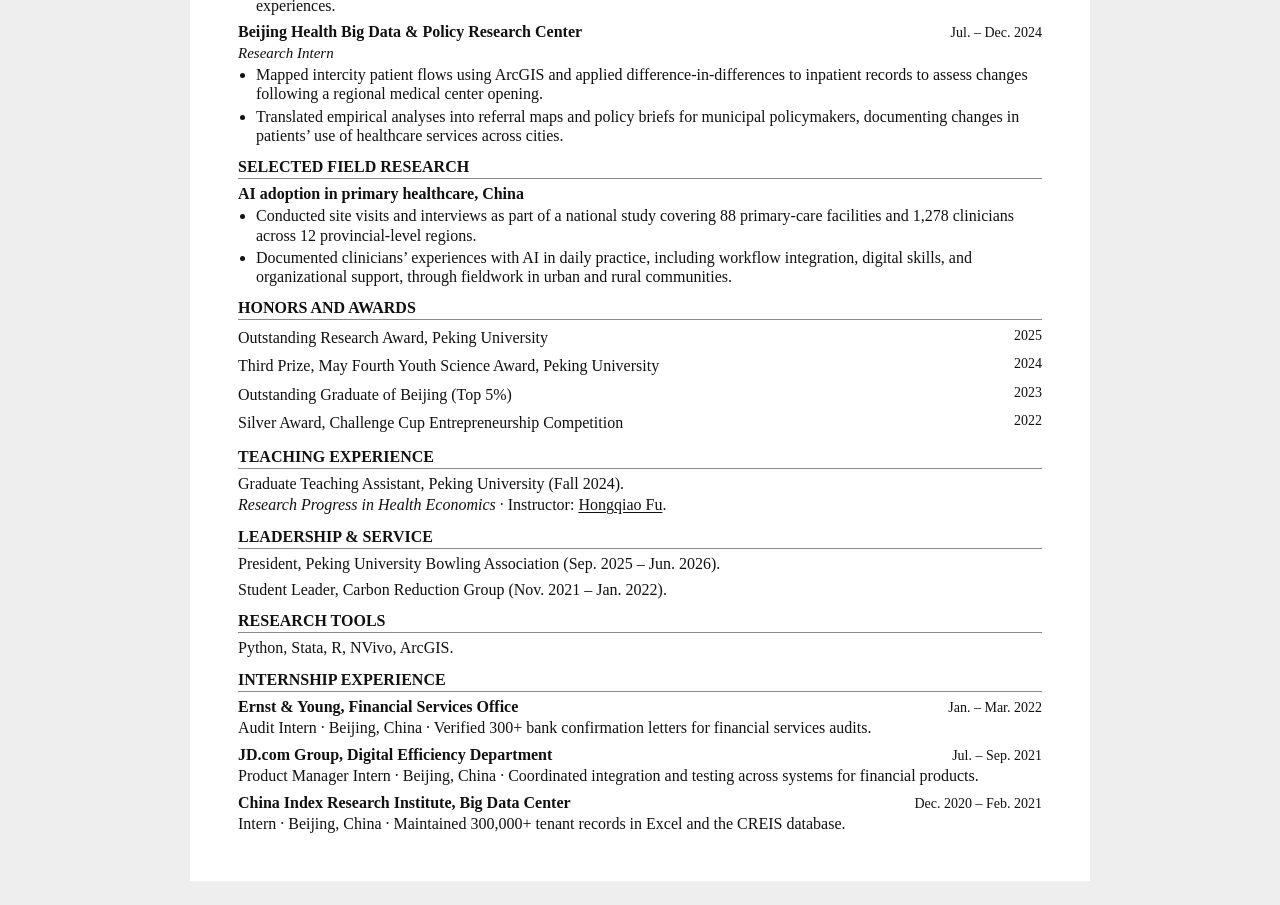
==== commit 6c43066a: "Refine research descriptions and CV layout" ====
--- a/cv.html
+++ b/cv.html
@@ -22,6 +22,7 @@
 .sub { font-size: 15px; font-style: italic; }
 ul { margin: 3px 0 4px; padding-left: 18px; }
 li { margin-bottom: 3px; }
+.continued-name { font-weight: 700; text-align: center; margin: 0 0 8px; }
 .honors-list { list-style: none; margin: 0; padding: 0; }
 .award-entry { display: grid; grid-template-columns: minmax(0,1fr) 44px; column-gap: 18px; padding: 3px 0; }
 .award-entry h3 { margin: 0; font-size: inherit; font-weight: 400; }
@@ -47,14 +48,14 @@
 }
 </style></head>
 <body>
-<div class="toolbar"><a href="index.html">Back to homepage</a><a class="pdf-download" href="assets/Ruirui_Yang_CV.pdf?v=1877c0693913" download>Download PDF</a><button onclick="window.print()">Print / Save as PDF</button></div>
+<div class="toolbar"><a href="index.html">Back to homepage</a><a class="pdf-download" href="assets/Ruirui_Yang_CV.pdf?v=a7d59765925c" download>Download PDF</a><button onclick="window.print()">Print / Save as PDF</button></div>
 <main>
 <section class="sheet">
 <h1>RUIRUI YANG</h1>
-<div class="contact"><a href="mailto:yangrachel001@gmail.com">yangrachel001@gmail.com</a> · <a href="https://rachel-00.github.io/">Personal website</a></div>
+<div class="contact"><a href="mailto:yangrachel001@gmail.com">yangrachel001@gmail.com</a> · Personal website: <a href="https://rachel-00.github.io/">rachel-00.github.io</a></div>
 <h2>Education</h2>
 <div class="entry"><div class="top"><strong>Peking University, Beijing, China</strong><span class="date">Sep. 2023 – Jun. 2026</span></div><p>M.P.H. in Health Policy and Management · Advisor: <a href="https://sph.pku.edu.cn/info/1652/4304.htm">Hongqiao Fu</a></p></div>
-<div class="entry"><div class="top"><strong>Capital University of Economics and Business, Beijing, China</strong><span class="date">Sep. 2019 – Jun. 2023</span></div><p>B.A. in Accounting and B.S. in Statistics</p></div>
+<div class="entry"><div class="top"><strong>Capital University of Economics and Business, Beijing, China</strong><span class="date">Sep. 2019 – Jun. 2023</span></div><p>B.A. in Accounting &amp; B.S. in Statistics</p></div>
 <h2>Publications</h2>
 <div class="entry"><p>Chen, T., Sun, X., Tsuei, S., <strong>Yang, R.</strong>, <a href="https://hsph.harvard.edu/profile/winnie-yip/">Yip, W.</a>, &amp; <a href="https://sph.pku.edu.cn/info/1652/4304.htm">Fu, H.</a> (2025). <a href="https://doi.org/10.1016/j.lanwpc.2024.101268">Care for end-stage kidney disease in China: progress, challenges, and recommendations.</a> <em>The Lancet Regional Health – Western Pacific</em>, 54, 101268.</p></div>
 <h2>Working Paper</h2>
@@ -66,36 +67,16 @@
 <div class="entry"><p><strong>Yang, R.</strong> (2026). “When digital reform meets professional autonomy: Physicians’ online practices.” Oral presentation, American Society for Public Administration Annual Conference, Hollywood, CA.</p></div>
 <div class="entry"><p><strong>Yang, R.</strong> (2024). “The role of long-term care insurance in supporting female caregivers who become disabled patients.” Oral presentation, Women’s Health Conference, Singapore.</p></div>
 <h2>Research Experience</h2>
-<div class="entry"><div class="top"><strong>MIT Sloan School of Management, Massachusetts Institute of Technology</strong><span class="date">Jan. 2026 – Present</span></div><p class="sub">Research Assistant · Supervisor: <a href="https://www.jacksonlu.net/">Jackson G. Lu</a></p><ul>
-            <li>Co-developed a codebook for evaluating AI responses, calibrated ratings across research assistants, and analyzed scores and reviewer notes using quantitative comparisons and thematic analysis.</li>
-            <li>Pretested an AI-mediated negotiation experiment, assessed participant interactions and study procedures, and proposed refinements before data collection.</li>
-            <li>Used browser automation and cross-source verification to compile CEO education histories from LinkedIn and Wikipedia; assembled a cross-disciplinary article corpus through automated retrieval and cleaning.</li>
-            <li>Reviewed manuscripts and checked references and supporting materials. Acknowledged in <a href="https://doi.org/10.1002/sej.70050" target="_blank" rel="noopener">Strategic Entrepreneurship Journal</a>, <a href="https://www.pnas.org/doi/10.1073/pnas.2602128123" target="_blank" rel="noopener">PNAS</a>, and <a href="https://doi.org/10.1111/peps.70041" target="_blank" rel="noopener">Personnel Psychology</a>.</li>
-          </ul></div>
-<div class="entry"><div class="top"><strong>Sauder School of Business, University of British Columbia</strong><span class="date">Jul. 2026 – Present</span></div><p class="sub">Research Assistant · Supervisor: <a href="https://mingduozhao.com/">Mingduo Zhao</a></p><ul>
-            <li>Tested and refined an online experiment on AI-assisted consumer decisions, checking treatment assignment, task flow, and response capture.</li>
-            <li>Revised collection and coding protocols for an online field experiment on AI and hiring, and collected and coded study data.</li>
-          </ul></div>
-<div class="entry"><div class="top"><strong>Guanghua School of Management, Peking University</strong><span class="date">May – Jul. 2026</span></div><p class="sub">Research Assistant, Department of Accounting · Supervisor: <a href="https://en.gsm.pku.edu.cn/faculty/qhuang/">Qian Huang</a></p><ul>
-            <li>Retrieved annual reports through CNINFO’s announcement API and extracted carbon-reduction disclosures using regular expressions to construct a firm-year panel.</li>
-            <li>Documented coding rules for missing or ambiguous disclosures and trained research assistants to validate entries against source filings.</li>
-          </ul></div>
+<div class="entry"><div class="top"><strong>MIT Sloan School of Management, Massachusetts Institute of Technology</strong><span class="date">Jan. 2026 – Present</span></div><p class="sub">Research Assistant · Supervisor: <a href="https://www.jacksonlu.net/">Jackson G. Lu</a></p><ul><li>Co-developed a multidimensional evaluation framework and codebook for LLM-generated responses; refined scoring criteria through repeated rater calibration, trained research assistants, and analyzed ratings and reviewer notes using quantitative comparisons and thematic analysis.</li><li>Pretested an AI-mediated negotiation experiment, evaluated participant interactions and study procedures, and recommended protocol refinements before data collection.</li><li>Developed browser-automation workflows to collect and cross-validate education histories for 1,300+ CEOs using LinkedIn and Wikipedia; compiled and cleaned 10,000+ journal articles into a cross-disciplinary research corpus.</li><li>Provided substantive manuscript feedback and revisions on AI, negotiation, and workplace inequality; checked references and consistency across text, figures, and supplementary materials. Acknowledged in <a href="https://doi.org/10.1002/sej.70050">Strategic Entrepreneurship Journal</a>, <a href="https://www.pnas.org/doi/10.1073/pnas.2602128123">PNAS</a>, and <a href="https://doi.org/10.1111/peps.70041">Personnel Psychology</a>.</li></ul></div>
+<div class="entry"><div class="top"><strong>Sauder School of Business, University of British Columbia</strong><span class="date">Jul. 2026 – Present</span></div><p class="sub">Research Assistant · Supervisor: <a href="https://mingduozhao.com/">Mingduo Zhao</a></p><ul><li>Refined and tested an online experiment on AI-assisted consumer decision-making, validating treatment assignment, task sequencing, response capture, and survey links.</li><li>Revised data collection and outcome-coding protocols for an online field experiment on AI and hiring, then collected study data and coded outcomes.</li></ul></div>
+<div class="entry"><div class="top"><strong>Guanghua School of Management, Peking University</strong><span class="date">May – Jul. 2026</span></div><p class="sub">Research Assistant, Department of Accounting · Supervisor: <a href="https://en.gsm.pku.edu.cn/faculty/qhuang/">Qian Huang</a></p><ul><li>Located and retrieved 20,000+ Chinese A-share annual reports using CNINFO’s announcement API and Wind; applied regular expressions to PDF text and tables to construct a firm-year panel of carbon-reduction disclosures.</li><li>Developed a replication guide documenting coding decisions for missing or ambiguous disclosures and trained research assistants to validate entries against source filings.</li></ul></div>
 </section>
 <section class="sheet page-break">
-<h1>RUIRUI YANG</h1>
-<div class="contact">Curriculum Vitae · Research Experience (continued)</div>
+<p class="continued-name">Ruirui Yang</p>
 <h2>Research Experience (continued)</h2>
-<div class="entry"><div class="top"><strong>Institute of Population and Labor Economics, Chinese Academy of Social Sciences</strong><span class="date">Jan. 2025 – May 2026</span></div><p class="sub">Research Assistant · Supervisor: <a href="http://iple.cssn.cn/kydw/tx/xd/">Duo Xu</a>, Assistant Research Fellow</p><ul>
-            <li>Linked hospital launch dates to physicians’ platform records and analyzed changes in online practice using staggered difference-in-differences and semi-structured interviews.</li>
-          </ul></div>
-<div class="entry"><div class="top"><strong>CUHK Business School, The Chinese University of Hong Kong</strong><span class="date">Dec. 2024 – May 2025</span></div><p class="sub">Research Assistant · Supervisors: <a href="https://www.bschool.cuhk.edu.hk/staff/liao-huiyao/">Leo Huiyao Liao</a> and <a href="https://www.bschool.cuhk.edu.hk/staff/guo-nan/">Nan Guo</a></p><ul>
-            <li>Recruited 39 participants through social media and conducted semi-structured interviews on women’s workplace experiences.</li>
-            <li>Applied thematic coding in NVivo to identify patterns across participants’ accounts.</li>
-          </ul></div>
-<div class="entry"><div class="top"><strong>Beijing Health Big Data &amp; Policy Research Center</strong><span class="date">Jul. – Dec. 2024</span></div><p class="sub">Research Assistant</p><ul>
-            <li>Mapped intercity patient flows in ArcGIS and assessed changes following a regional medical center opening using difference-in-differences.</li>
-            <li>Translated analyses of inpatient records into maps and policy briefs for municipal policymakers.</li>
-          </ul></div>
+<div class="entry"><div class="top"><strong>Institute of Population and Labor Economics, Chinese Academy of Social Sciences</strong><span class="date">Jan. 2025 – May 2026</span></div><p class="sub">Research Assistant · Supervisor: <a href="http://iple.cssn.cn/kydw/tx/xd/">Duo Xu</a>, Assistant Research Fellow</p><ul><li>Constructed a longitudinal dataset by linking hand-collected launch dates for 214 tertiary public hospitals to 42,000+ platform records spanning 2019–2024.</li><li>Estimated changes in physicians’ platform activity using staggered difference-in-differences and drew on semi-structured interviews to interpret the results.</li></ul></div>
+<div class="entry"><div class="top"><strong>CUHK Business School, The Chinese University of Hong Kong</strong><span class="date">Dec. 2024 – May 2025</span></div><p class="sub">Research Assistant · Supervisors: <a href="https://www.bschool.cuhk.edu.hk/staff/liao-huiyao/">Leo Huiyao Liao</a> and <a href="https://www.bschool.cuhk.edu.hk/staff/guo-nan/">Nan Guo</a></p><ul><li>Recruited 39 participants through targeted social media outreach and conducted semi-structured interviews on women’s workplace experiences.</li><li>Analyzed interview transcripts using thematic coding in NVivo, identifying recurring themes in women’s workplace experiences.</li></ul></div>
+<div class="entry"><div class="top"><strong>Beijing Health Big Data &amp; Policy Research Center</strong><span class="date">Jul. – Dec. 2024</span></div><p class="sub">Research Intern</p><ul><li>Mapped intercity patient flows using ArcGIS and applied difference-in-differences to inpatient records to assess changes following a regional medical center opening.</li><li>Translated empirical analyses into referral maps and policy briefs for municipal policymakers, documenting changes in patients’ use of healthcare services across cities.</li></ul></div>
 <h2>Selected Field Research</h2>
 <div class="entry"><strong>AI adoption in primary healthcare, China</strong><ul>
             <li>Conducted site visits and interviews as part of a national study covering 88 primary-care facilities and 1,278 clinicians across 12 provincial-level regions.</li>
@@ -103,13 +84,13 @@
           </ul></div>
 <h2>Honors and Awards</h2>
 <ul class="honors-list">
-        <li class="award-entry"><div><h3>Outstanding Research Award</h3><p>Peking University</p></div><time datetime="2025">2025</time></li>
-        <li class="award-entry"><div><h3>May Fourth Youth Science Award</h3><p>Third Prize · Peking University</p></div><time datetime="2024">2024</time></li>
-        <li class="award-entry"><div><h3>Outstanding Graduate of Beijing</h3><p>Top 5%</p></div><time datetime="2023">2023</time></li>
-        <li class="award-entry"><div><h3>Challenge Cup Entrepreneurship Competition</h3><p>Silver Award</p></div><time datetime="2022">2022</time></li>
-      </ul><h2>Teaching, Leadership &amp; Service</h2>
-<div class="entry"><p>Graduate Teaching Assistant, Peking University (2024).</p><p><em>Research Progress in Health Economics</em> · Instructor: <a href="https://sph.pku.edu.cn/info/1652/4304.htm">Hongqiao Fu</a>.</p></div>
-<div class="entry"><p>President, Peking University Bowling Association (Sep. 2025 – Jun. 2026).</p></div>
+        <li class="award-entry"><div><h3>Outstanding Research Award, Peking University</h3></div><time datetime="2025">2025</time></li>
+        <li class="award-entry"><div><h3>Third Prize, May Fourth Youth Science Award, Peking University</h3></div><time datetime="2024">2024</time></li>
+        <li class="award-entry"><div><h3>Outstanding Graduate of Beijing (Top 5%)</h3></div><time datetime="2023">2023</time></li>
+        <li class="award-entry"><div><h3>Silver Award, Challenge Cup Entrepreneurship Competition</h3></div><time datetime="2022">2022</time></li>
+      </ul><h2>Teaching Experience</h2>
+<div class="entry"><p>Graduate Teaching Assistant, Peking University (Fall 2024).</p><p><em>Research Progress in Health Economics</em> · Instructor: <a href="https://sph.pku.edu.cn/info/1652/4304.htm">Hongqiao Fu</a>.</p></div>
+<h2>Leadership &amp; Service</h2><div class="entry"><p>President, Peking University Bowling Association (Sep. 2025 – Jun. 2026).</p></div>
 <div class="entry"><p>Student Leader, Carbon Reduction Group (Nov. 2021 – Jan. 2022).</p></div>
 <h2>Research Tools</h2><p>Python, Stata, R, NVivo, ArcGIS.</p>
 <h2>Internship Experience</h2>
@@ -118,4 +99,4 @@
 <div class="entry"><div class="top"><strong>China Index Research Institute, Big Data Center</strong><span class="date">Dec. 2020 – Feb. 2021</span></div><p>Intern · Beijing, China · Maintained 300,000+ tenant records in Excel and the CREIS database.</p></div>
 </section>
 </main>
-</body></html>+</body></html>
